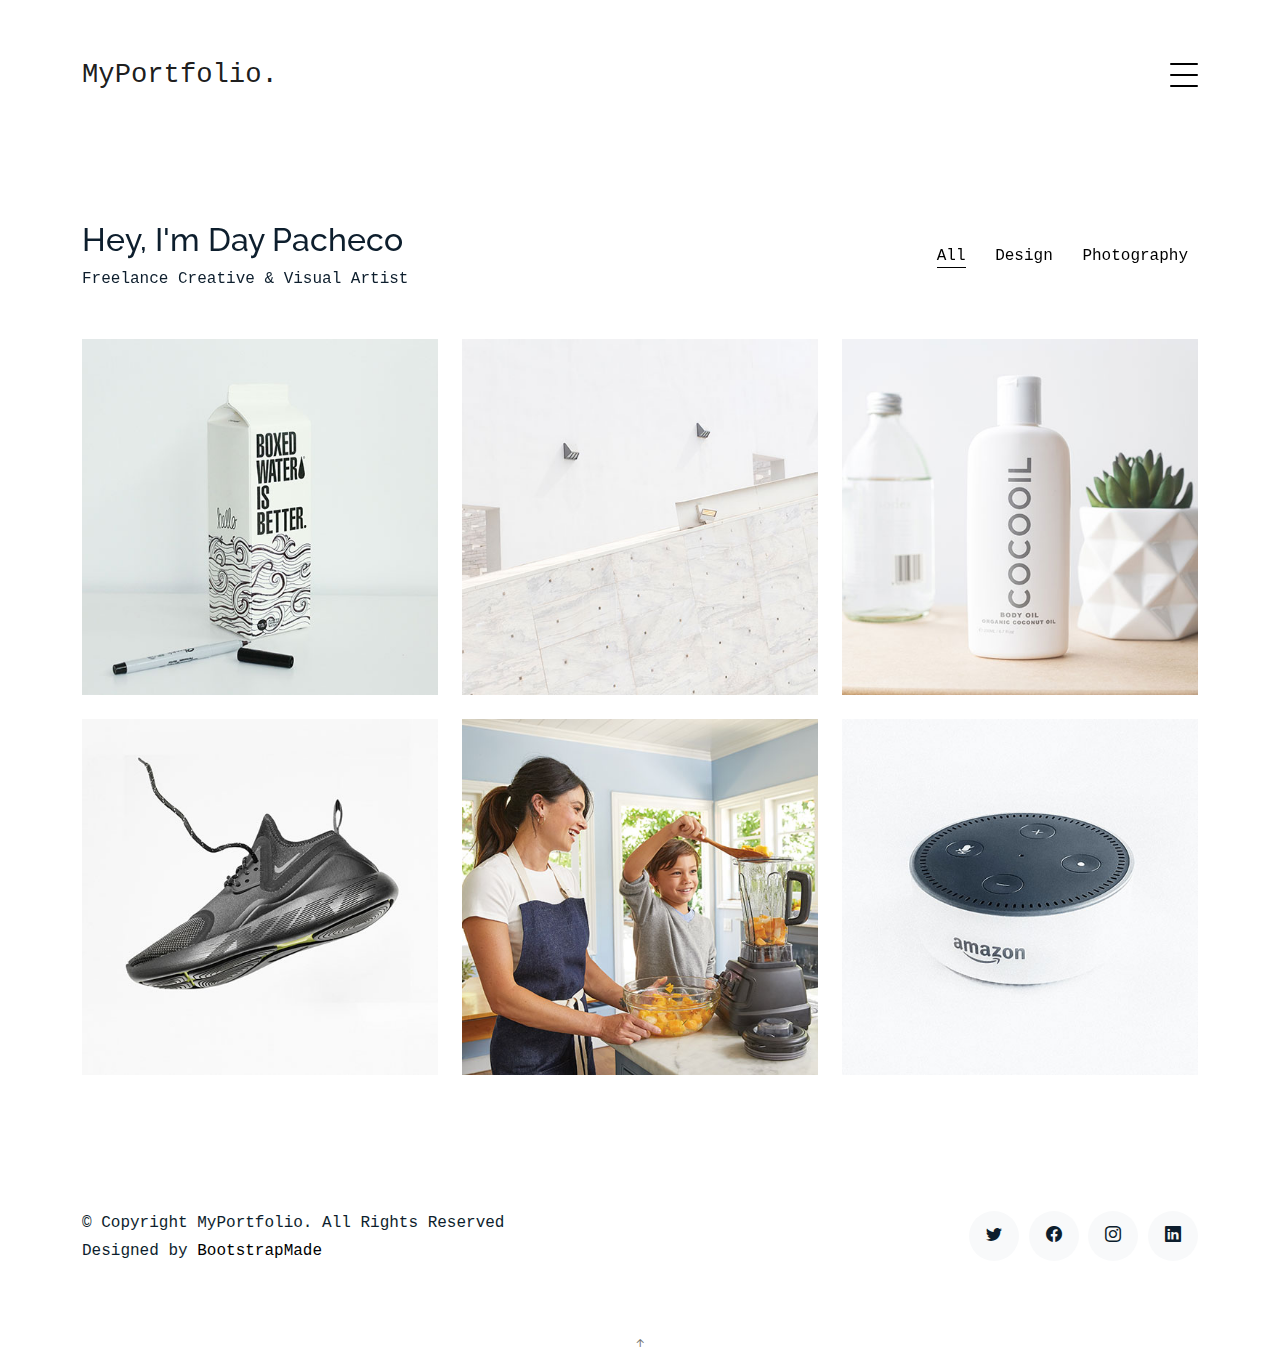
==== index.html @ 5565e5c9 "editing" ====
<!DOCTYPE html>
<html lang="en">

<head>
  <meta charset="utf-8">
  <meta content="width=device-width, initial-scale=1.0" name="viewport">

  <title>MyPortfolio Bootstrap Template - Index</title>
  <meta content="" name="description">
  <meta content="" name="keywords">

  <!-- Favicons -->
  <link href="images/small-logo-me.png" rel="icon">
  <link href="images/small-logo-me.png" rel="apple-touch-icon">

  <!-- Google Fonts -->
  <link href="https://fonts.googleapis.com/css?family=https://fonts.googleapis.com/css?family=Inconsolata:400,500,600,700|Raleway:400,400i,500,500i,600,600i,700,700i" rel="stylesheet">

  <!-- Vendor CSS Files -->
  <link href="assets/vendor/aos/aos.css" rel="stylesheet">
  <link href="assets/vendor/bootstrap/css/bootstrap.min.css" rel="stylesheet">
  <link href="assets/vendor/bootstrap-icons/bootstrap-icons.css" rel="stylesheet">
  <link href="assets/vendor/swiper/swiper-bundle.min.css" rel="stylesheet">

  <!-- Template Main CSS File -->
  <link href="assets/css/style.css" rel="stylesheet">

  <!-- =======================================================
  * Template Name: MyPortfolio - v4.9.1
  * Template URL: https://bootstrapmade.com/myportfolio-bootstrap-portfolio-website-template/
  * Author: BootstrapMade.com
  * License: https://bootstrapmade.com/license/
  ======================================================== -->
</head>

<body>

  <!-- ======= Navbar ======= -->
  <div class="collapse navbar-collapse custom-navmenu" id="main-navbar">
    <div class="container py-2 py-md-5">
      <div class="row align-items-start">
        <div class="col-md-2">
          <ul class="custom-menu">
            <li class="active"><a href="index.html">Home</a></li>
            <li><a href="about.html">About Me</a></li>
            <li><a href="contact.html">Contact</a></li>
          </ul>
        </div>
        <div class="col-md-6 d-none d-md-block  mr-auto">
          <div class="tweet d-flex">
            <span class="bi bi-twitter text-white mt-2 mr-3"></span>
            <div>
              <p><em>Lorem ipsum dolor sit amet consectetur adipisicing elit. Quisquam necessitatibus incidunt ut officiis explicabo inventore. <br> <a href="#">t.co/v82jsk</a></em></p>
            </div>
          </div>
        </div>
        <div class="col-md-4 d-none d-md-block">
          <h3>Hire Me</h3>
          <p>Lorem ipsum dolor sit amet consectetur adipisicing elit. Quisquam necessitatibus incidunt ut officiisexplicabo inventore. <br> <a href="#">day@gmail.com</a></p>
        </div>
      </div>

    </div>
  </div>

  <nav class="navbar navbar-light custom-navbar">
    <div class="container">
      <a class="navbar-brand" href="index.html">MyPortfolio.</a>
      <a href="#" class="burger" data-bs-toggle="collapse" data-bs-target="#main-navbar">
        <span></span>
      </a>
    </div>
  </nav>

  <main id="main">

    <!-- ======= Works Section ======= -->
    <section class="section site-portfolio">
      <div class="container">
        <div class="row mb-5 align-items-center">
          <div class="col-md-12 col-lg-6 mb-4 mb-lg-0" data-aos="fade-up">
            <h2>Hey, I'm Day Pacheco</h2>
            <p class="mb-0">Freelance Creative &amp; Visual Artist</p>
          </div>
          <div class="col-md-12 col-lg-6 text-start text-lg-end" data-aos="fade-up" data-aos-delay="100">
            <div id="filters" class="filters">
              <a href="#" data-filter="*" class="active">All</a>
              <a href="#" data-filter=".design">Design</a>
              <a href="#" data-filter=".photography">Photography</a>
            </div>
          </div>
        </div>
        <div id="portfolio-grid" class="row no-gutter" data-aos="fade-up" data-aos-delay="200">
          <div class="item photography col-sm-6 col-md-4 col-lg-4 mb-4">
            <a href="work-single.html" class="item-wrap fancybox">
              <div class="work-info">
                <h3>Boxed Water</h3>
                <span>Web</span>
              </div>
              <img class="img-fluid" src="assets/img/img_1.jpg">
            </a>
          </div>
          <div class="item photography col-sm-6 col-md-4 col-lg-4 mb-4">
            <a href="work-single.html" class="item-wrap fancybox">
              <div class="work-info">
                <h3>Build Indoo</h3>
                <span>Photography</span>
              </div>
              <img class="img-fluid" src="assets/img/img_2.jpg">
            </a>
          </div>
          <div class="item photography col-sm-6 col-md-4 col-lg-4 mb-4">
            <a href="work-single.html" class="item-wrap fancybox">
              <div class="work-info">
                <h3>Cocooil</h3>
                <span>Branding</span>
              </div>
              <img class="img-fluid" src="assets/img/img_3.jpg">
            </a>
          </div>
          <div class="item photography col-sm-6 col-md-4 col-lg-4 mb-4">
            <a href="work-single.html" class="item-wrap fancybox">
              <div class="work-info">
                <h3>Nike Shoe</h3>
                <span>Design</span>
              </div>
              <img class="img-fluid" src="assets/img/img_4.jpg">
            </a>
          </div>
          <div class="item photography col-sm-6 col-md-4 col-lg-4 mb-4">
            <a href="work-single.html" class="item-wrap fancybox">
              <div class="work-info">
                <h3>Kitchen Sink</h3>
                <span>Photography</span>
              </div>
              <img class="img-fluid" src="assets/img/img_5.jpg">
            </a>
          </div>
          <div class="item photography col-sm-6 col-md-4 col-lg-4 mb-4">
            <a href="work-single.html" class="item-wrap fancybox">
              <div class="work-info">
                <h3>Amazon</h3>
                <span>brandingn</span>
              </div>
              <img class="img-fluid" src="assets/img/img_6.jpg">
            </a>
          </div>
        </div>
      </div>
    </section><!-- End  Works Section -->

    <!-- ======= Clients Section ======= -->
    <!-- End Clients Section -->

    <!-- ======= Services Section ======= -->
    <!-- End Services Section -->

    <!-- ======= Testimonials Section ======= -->
    <!-- End testimonial item -->

    <!-- End Testimonials Section -->

  </main><!-- End #main -->

  <!-- ======= Footer ======= -->
  <footer class="footer" role="contentinfo">
    <div class="container">
      <div class="row">
        <div class="col-sm-6">
          <p class="mb-1">&copy; Copyright MyPortfolio. All Rights Reserved</p>
          <div class="credits">
            <!--
            All the links in the footer should remain intact.
            You can delete the links only if you purchased the pro version.
            Licensing information: https://bootstrapmade.com/license/
            Purchase the pro version with working PHP/AJAX contact form: https://bootstrapmade.com/buy/?theme=MyPortfolio
          -->
            Designed by <a href="https://bootstrapmade.com/">BootstrapMade</a>
          </div>
        </div>
        <div class="col-sm-6 social text-md-end">
          <a href="#"><span class="bi bi-twitter"></span></a>
          <a href="#"><span class="bi bi-facebook"></span></a>
          <a href="#"><span class="bi bi-instagram"></span></a>
          <a href="#"><span class="bi bi-linkedin"></span></a>
        </div>
      </div>
    </div>
  </footer>

  <a href="#" class="back-to-top d-flex align-items-center justify-content-center"><i class="bi bi-arrow-up-short"></i></a>

  <!-- Vendor JS Files -->
  <script src="assets/vendor/aos/aos.js"></script>
  <script src="assets/vendor/bootstrap/js/bootstrap.bundle.min.js"></script>
  <script src="assets/vendor/isotope-layout/isotope.pkgd.min.js"></script>
  <script src="assets/vendor/swiper/swiper-bundle.min.js"></script>
  <script src="assets/vendor/php-email-form/validate.js"></script>

  <!-- Template Main JS File -->
  <script src="assets/js/main.js"></script>

</body>

</html>
---- assets/css/style.css ----
/**
* Template Name: MyPortfolio - v4.9.1
* Template URL: https://bootstrapmade.com/myportfolio-bootstrap-portfolio-website-template/
* Author: BootstrapMade.com
* License: https://bootstrapmade.com/license/
*/

/*--------------------------------------------------------------
# General
--------------------------------------------------------------*/
body {
  font-family: "Inconsolata", monospace;
  color: #0d1e2d;
}

a {
  color: #777;
  text-decoration: none;
}

a:hover {
  color: #000;
}

h1,
h2,
h3,
h4,
h5,
h6,
.font-heading {
  font-family: "Raleway", sans-serif;
}

.section {
  padding: 7rem 0;
}

.filters a {
  text-decoration: none;
  color: #000;
  display: inline-block;
  padding-left: 10px;
  padding-right: 10px;
  position: relative;
}

.filters a:hover,
.filters a:focus,
.filters a:active {
  text-decoration: none;
}

.filters a:hover:before {
  content: "";
  position: absolute;
  left: 10px;
  right: 10px;
  bottom: 0;
  height: 1px;
  background-color: #000;
}

.filters a.active {
  color: #000;
}

.filters a.active:before {
  content: "";
  position: absolute;
  left: 10px;
  right: 10px;
  bottom: 0;
  height: 1px;
  background-color: #000;
}

.item {
  border: none;
  margin-bottom: 30px;
}

.item .item-wrap {
  display: block;
  position: relative;
  overflow: hidden;
}

.item .item-wrap:after {
  z-index: 2;
  position: absolute;
  content: "";
  top: 0;
  left: 0;
  right: 0;
  bottom: 0;
  background: rgba(0, 0, 0, 0.4);
  visibility: hidden;
  opacity: 0;
  transition: 0.3s all ease-in-out;
}

.item .item-wrap img {
  transition: 0.3s transform ease;
  transform: scale(1);
}

.item .item-wrap>.work-info {
  position: absolute;
  top: 50%;
  width: 100%;
  text-align: center;
  z-index: 3;
  transform: translateY(-50%);
  color: #fff;
  opacity: 0;
  visibility: hidden;
  margin-top: 20px;
  transition: 0.3s all ease;
}

.item .item-wrap>.work-info h3 {
  font-size: 20px;
  margin-bottom: 0;
}

.item .item-wrap>.work-info span {
  font-size: 14px;
  text-transform: uppercase;
  letter-spacing: 0.2rem;
}

.item .item-wrap:hover {
  text-decoration: none;
}

.item .item-wrap:hover img {
  transform: scale(1.05);
}

.item .item-wrap:hover:after {
  opacity: 1;
  visibility: visible;
}

.item .item-wrap:hover .work-info {
  margin-top: 0px;
  opacity: 1;
  visibility: visible;
}

.testimonial-wrap {
  padding: 50px 50px 80px 50px;
  background: #eceff2;
}

.testimonial-wrap .testimonial {
  text-align: center;
  max-width: 500px;
  margin: 0 auto;
}

.testimonial-wrap .testimonial img {
  border-radius: 50%;
  width: 120px;
  margin: 0 auto 30px auto;
}

.testimonial-wrap .testimonial blockquote p {
  font-size: 20px;
}

.h3 {
  font-size: 20px;
}

.h4 {
  font-size: 16px;
}

.heading {
  font-size: 28px;
}

.readmore {
  display: inline-block;
  border: 1px solid #000;
  padding: 10px 15px;
  font-size: 12px;
  text-transform: uppercase;
  color: #000;
  transition: 0.2s all ease;
  font-weight: 700;
}

.readmore:active,
.readmore:focus,
.readmore:hover {
  outline: none;
}

.readmore:hover {
  color: #fff;
  text-decoration: none;
  background: #000;
}

.testimonials-slider .swiper-pagination {
  margin-top: -60px;
  position: relative;
}

.testimonials-slider .swiper-pagination .swiper-pagination-bullet {
  width: 12px;
  height: 12px;
  background-color: rgba(13, 30, 45, 0.3);
  opacity: 1;
}

.testimonials-slider .swiper-pagination .swiper-pagination-bullet-active {
  background-color: rgba(13, 30, 45, 0.6);
}

.sticky-content {
  position: sticky;
  position: -webkit-sticky;
  top: 0;
  /* required */
}

.list-line li {
  margin-bottom: 10px;
  position: relative;
  padding-left: 30px;
}

.list-line li:before {
  content: "";
  position: absolute;
  left: 0;
  top: 0.7rem;
  width: 10px;
  height: 2px;
  background: #000;
}

.form-control {
  border-radius: 0;
  background: #f8f9fa;
  border: 1px solid transparent;
  padding-top: 10px !important;
  padding-bottom: 10px !important;
}

.form-control:active,
.form-control:focus {
  background: #eff1f4;
  outline: none;
  box-shadow: none;
  border: 1px solid transparent;
}

.custom-progress {
  height: 7px;
  border-radius: 0;
}

.custom-progress .progress-bar {
  background: #000;
}

/* Services */


/*--------------------------------------------------------------
# Header
--------------------------------------------------------------*/
/* Custom Navmenu */
.custom-navmenu {
  background: #0d1e2d;
}

.custom-navmenu .custom-menu,
.custom-navmenu .custom-menu li {
  padding: 0;
  margin: 0;
  list-style: none;
}

.custom-navmenu .custom-menu li {
  margin-bottom: 0;
  font-size: 20px;
}

.custom-navmenu .custom-menu li a {
  color: #fff;
  padding: 10px 0 !important;
}

.custom-navmenu .custom-menu li a:hover {
  text-decoration: none;
}

.custom-navmenu .custom-menu li.active a {
  text-decoration: underline;
}

.custom-navmenu h3 {
  font-size: 20px;
  color: #fff;
}

.custom-navmenu p {
  color: rgba(255, 255, 255, 0.6);
}

.custom-navmenu a {
  color: rgba(255, 255, 255, 0.7);
}

.custom-navmenu a:hover {
  color: #fff;
}

/* Custom Navbar */
.custom-navbar {
  padding-top: 50px;
  width: 100%;
}

@media (max-width: 780px) {
  .custom-navbar>.container {
    padding-right: 0;
    padding-left: 0;
  }
}

.custom-navbar .navbar-brand {
  font-size: 1.7rem;
}

/* Burger */
.burger {
  width: 28px;
  height: 32px;
  cursor: pointer;
  position: relative;
}

.burger:before,
.burger span,
.burger:after {
  width: 100%;
  height: 2px;
  display: block;
  background: #000;
  border-radius: 2px;
  position: absolute;
  opacity: 1;
}

.burger:before,
.burger:after {
  transition: top 0.35s cubic-bezier(0.23, 1, 0.32, 1), transform 0.35s cubic-bezier(0.23, 1, 0.32, 1), opacity 0.35s cubic-bezier(0.23, 1, 0.32, 1), background-color 1.15s cubic-bezier(0.86, 0, 0.07, 1);
  -webkit-transition: top 0.35s cubic-bezier(0.23, 1, 0.32, 1), -webkit-transform 0.35s cubic-bezier(0.23, 1, 0.32, 1), opacity 0.35s cubic-bezier(0.23, 1, 0.32, 1), background-color 1.15s cubic-bezier(0.86, 0, 0.07, 1);
  content: "";
}

.burger:before {
  top: 4px;
}

.burger span {
  top: 15px;
}

.burger:after {
  top: 26px;
}

/* Hover */
.burger:hover:before {
  top: 7px;
}

.burger:hover:after {
  top: 23px;
}

/* Click */
.burger.active span {
  opacity: 0;
}

.burger.active:before,
.burger.active:after {
  top: 40%;
}

.burger.active:before {
  transform: rotate(45deg);
}

.burger.active:after {
  transform: rotate(-45deg);
}

.burger:focus {
  outline: none;
}

/*--------------------------------------------------------------
# Footer
--------------------------------------------------------------*/
.footer {
  padding: 0 0 4rem 0;
}

.footer a {
  color: #000;
}

.social a {
  display: inline-block;
  width: 50px;
  height: 50px;
  border-radius: 50%;
  background: #f8f9fa;
  position: relative;
  text-align: center;
  color: #0d1e2d;
}

.social a span {
  display: inline-block;
  left: 50%;
  position: absolute;
  top: 50%;
  transform: translate(-50%, -50%);
}

.social a:hover {
  color: #000;
}
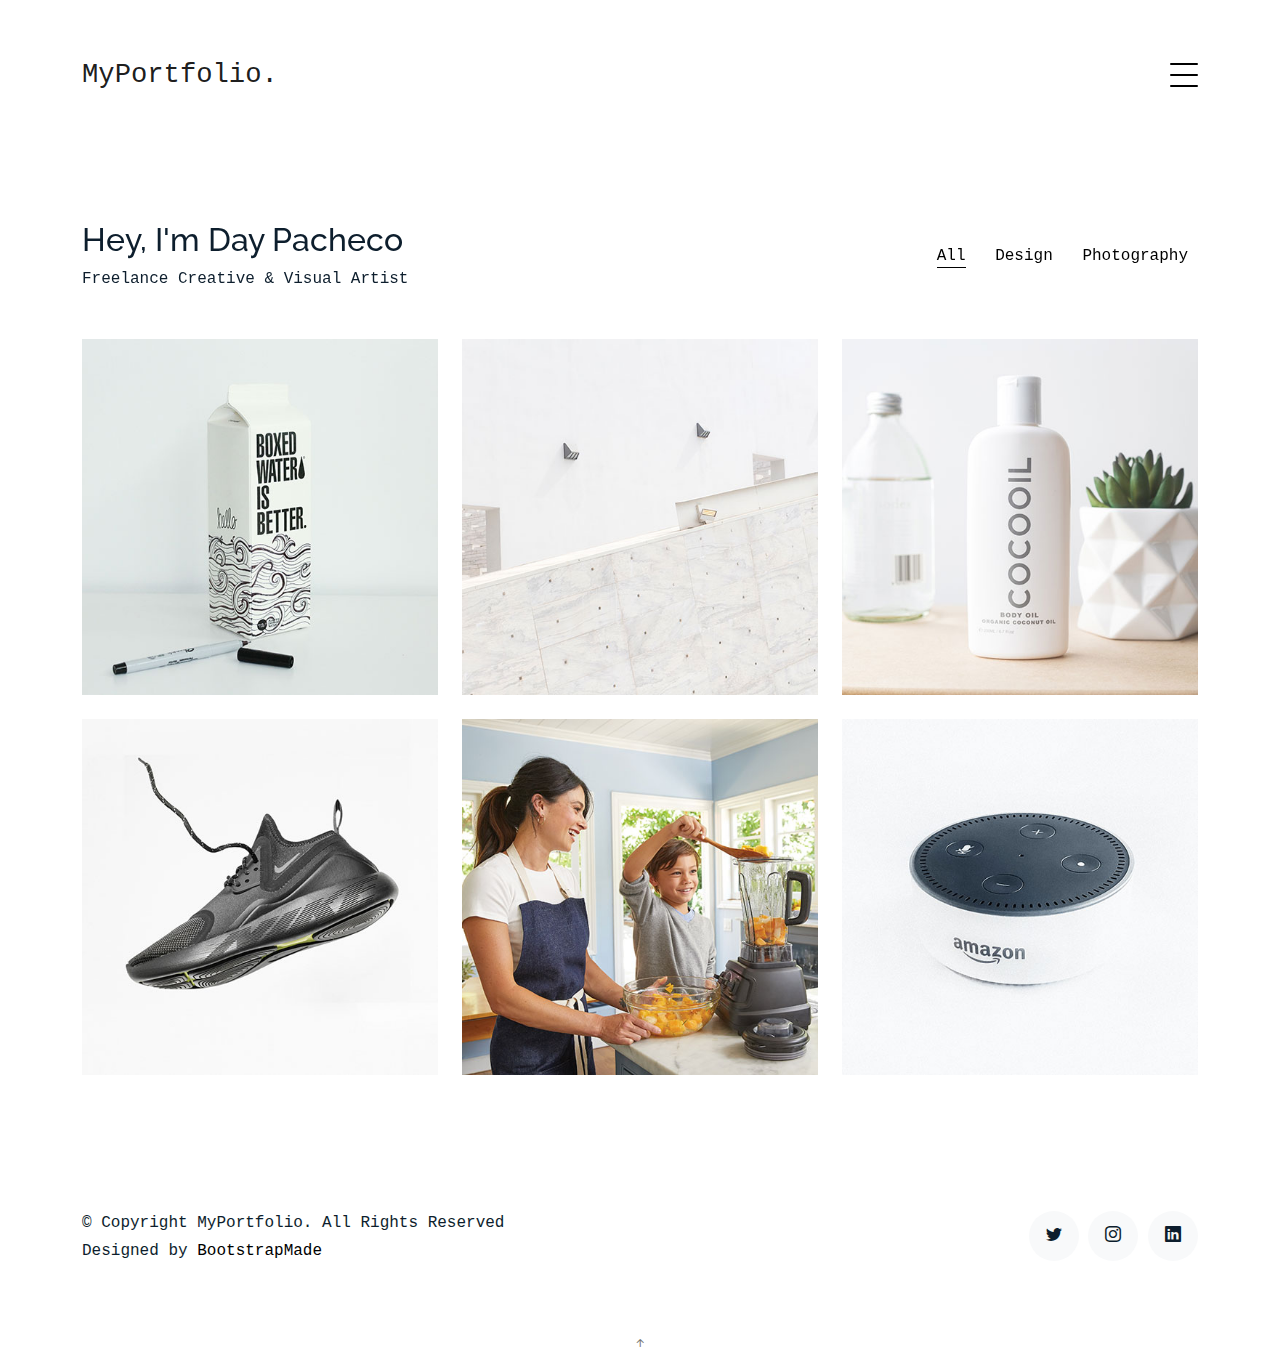
==== commit 9f8fdf59: "edits" ====
--- a/index.html
+++ b/index.html
@@ -50,13 +50,13 @@
           <div class="tweet d-flex">
             <span class="bi bi-twitter text-white mt-2 mr-3"></span>
             <div>
-              <p><em>Lorem ipsum dolor sit amet consectetur adipisicing elit. Quisquam necessitatibus incidunt ut officiis explicabo inventore. <br> <a href="#">t.co/v82jsk</a></em></p>
+              <p><em>I want to do it all. <br> <a href="#">t.co/v82jsk</a></em></p>
             </div>
           </div>
         </div>
         <div class="col-md-4 d-none d-md-block">
           <h3>Hire Me</h3>
-          <p>Lorem ipsum dolor sit amet consectetur adipisicing elit. Quisquam necessitatibus incidunt ut officiisexplicabo inventore. <br> <a href="#">day@gmail.com</a></p>
+          <p>Let's collaborate to bring out the best of your vision! <br> <a href="#">day@gmail.com</a></p>
         </div>
       </div>
 
@@ -149,16 +149,6 @@
       </div>
     </section><!-- End  Works Section -->
 
-    <!-- ======= Clients Section ======= -->
-    <!-- End Clients Section -->
-
-    <!-- ======= Services Section ======= -->
-    <!-- End Services Section -->
-
-    <!-- ======= Testimonials Section ======= -->
-    <!-- End testimonial item -->
-
-    <!-- End Testimonials Section -->
 
   </main><!-- End #main -->
 
@@ -180,7 +170,6 @@
         </div>
         <div class="col-sm-6 social text-md-end">
           <a href="#"><span class="bi bi-twitter"></span></a>
-          <a href="#"><span class="bi bi-facebook"></span></a>
           <a href="#"><span class="bi bi-instagram"></span></a>
           <a href="#"><span class="bi bi-linkedin"></span></a>
         </div>
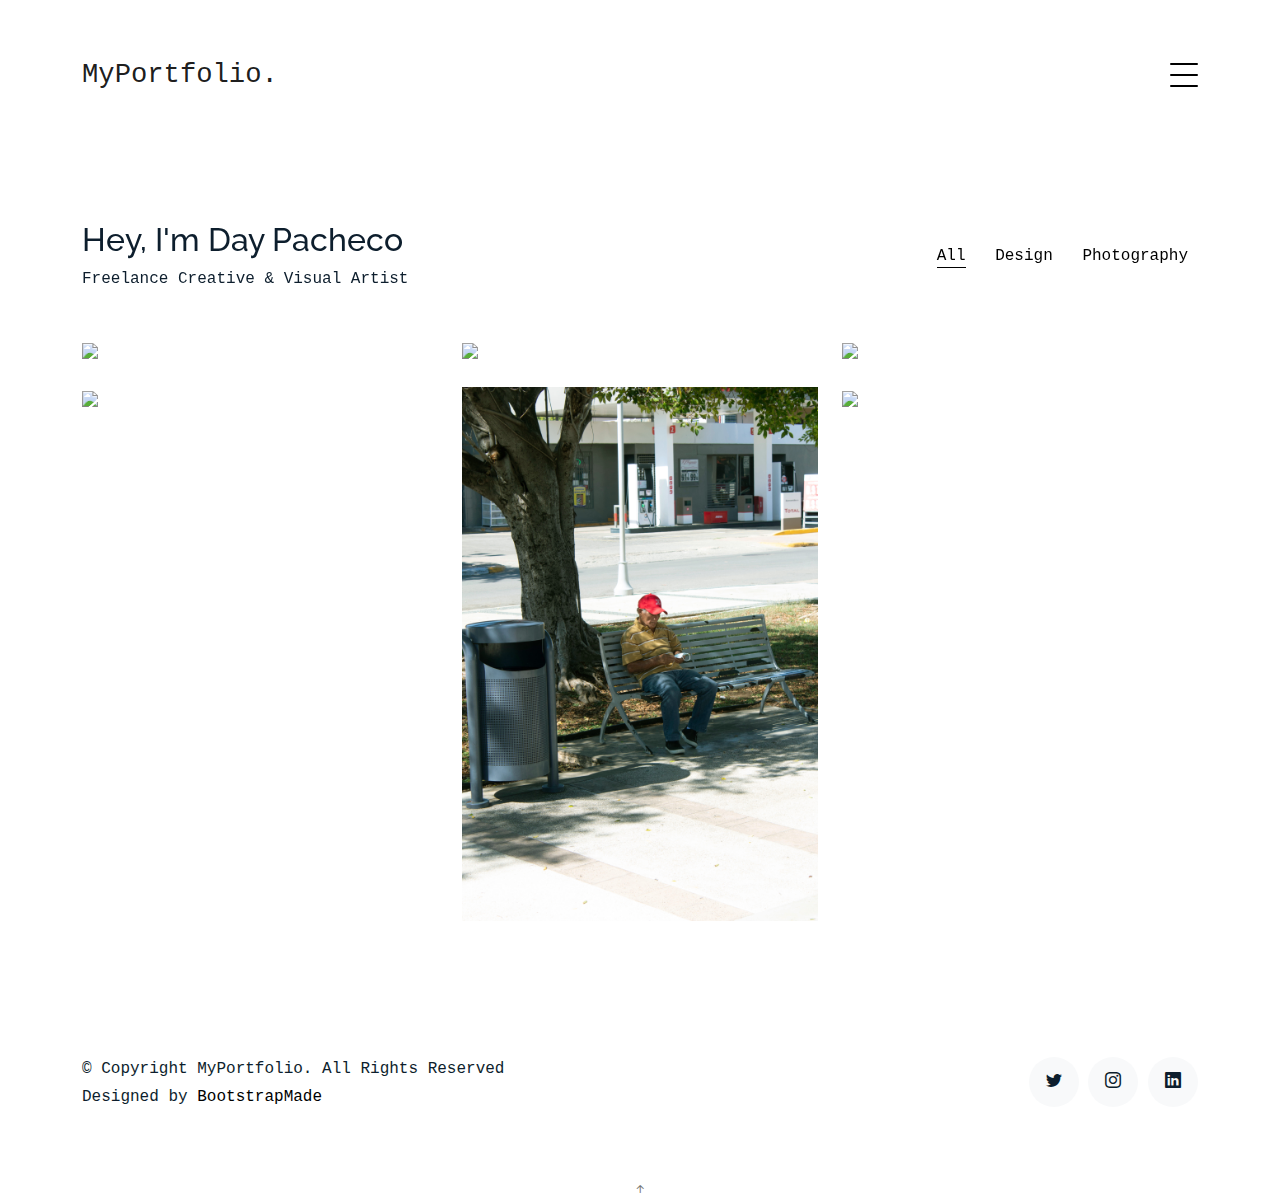
==== commit d8ae4d89: "added pics" ====
--- a/index.html
+++ b/index.html
@@ -56,7 +56,7 @@
         </div>
         <div class="col-md-4 d-none d-md-block">
           <h3>Hire Me</h3>
-          <p>Let's collaborate to bring out the best of your vision! <br> <a href="#">day@gmail.com</a></p>
+          <p>Let's collaborate and bring out the best of your vision! <br> <a href="#">day@gmail.com</a></p>
         </div>
       </div>
 
@@ -97,7 +97,7 @@
                 <h3>Boxed Water</h3>
                 <span>Web</span>
               </div>
-              <img class="img-fluid" src="assets/img/img_1.jpg">
+              <img class="img-fluid" src="images/spacegraf copy.jpg">
             </a>
           </div>
           <div class="item photography col-sm-6 col-md-4 col-lg-4 mb-4">
@@ -106,7 +106,7 @@
                 <h3>Build Indoo</h3>
                 <span>Photography</span>
               </div>
-              <img class="img-fluid" src="assets/img/img_2.jpg">
+              <img class="img-fluid" src="images/IMG_0425.JPG">
             </a>
           </div>
           <div class="item photography col-sm-6 col-md-4 col-lg-4 mb-4">
@@ -115,7 +115,7 @@
                 <h3>Cocooil</h3>
                 <span>Branding</span>
               </div>
-              <img class="img-fluid" src="assets/img/img_3.jpg">
+              <img class="img-fluid" src="images/picture-6.jpg">
             </a>
           </div>
           <div class="item photography col-sm-6 col-md-4 col-lg-4 mb-4">
@@ -124,7 +124,7 @@
                 <h3>Nike Shoe</h3>
                 <span>Design</span>
               </div>
-              <img class="img-fluid" src="assets/img/img_4.jpg">
+              <img class="img-fluid" src="images/picture-1.jpg">
             </a>
           </div>
           <div class="item photography col-sm-6 col-md-4 col-lg-4 mb-4">
@@ -133,7 +133,7 @@
                 <h3>Kitchen Sink</h3>
                 <span>Photography</span>
               </div>
-              <img class="img-fluid" src="assets/img/img_5.jpg">
+              <img class="img-fluid" src="images/picture-2.JPG">
             </a>
           </div>
           <div class="item photography col-sm-6 col-md-4 col-lg-4 mb-4">
@@ -142,7 +142,7 @@
                 <h3>Amazon</h3>
                 <span>brandingn</span>
               </div>
-              <img class="img-fluid" src="assets/img/img_6.jpg">
+              <img class="img-fluid" src="images/picture-3.jpg">
             </a>
           </div>
         </div>
